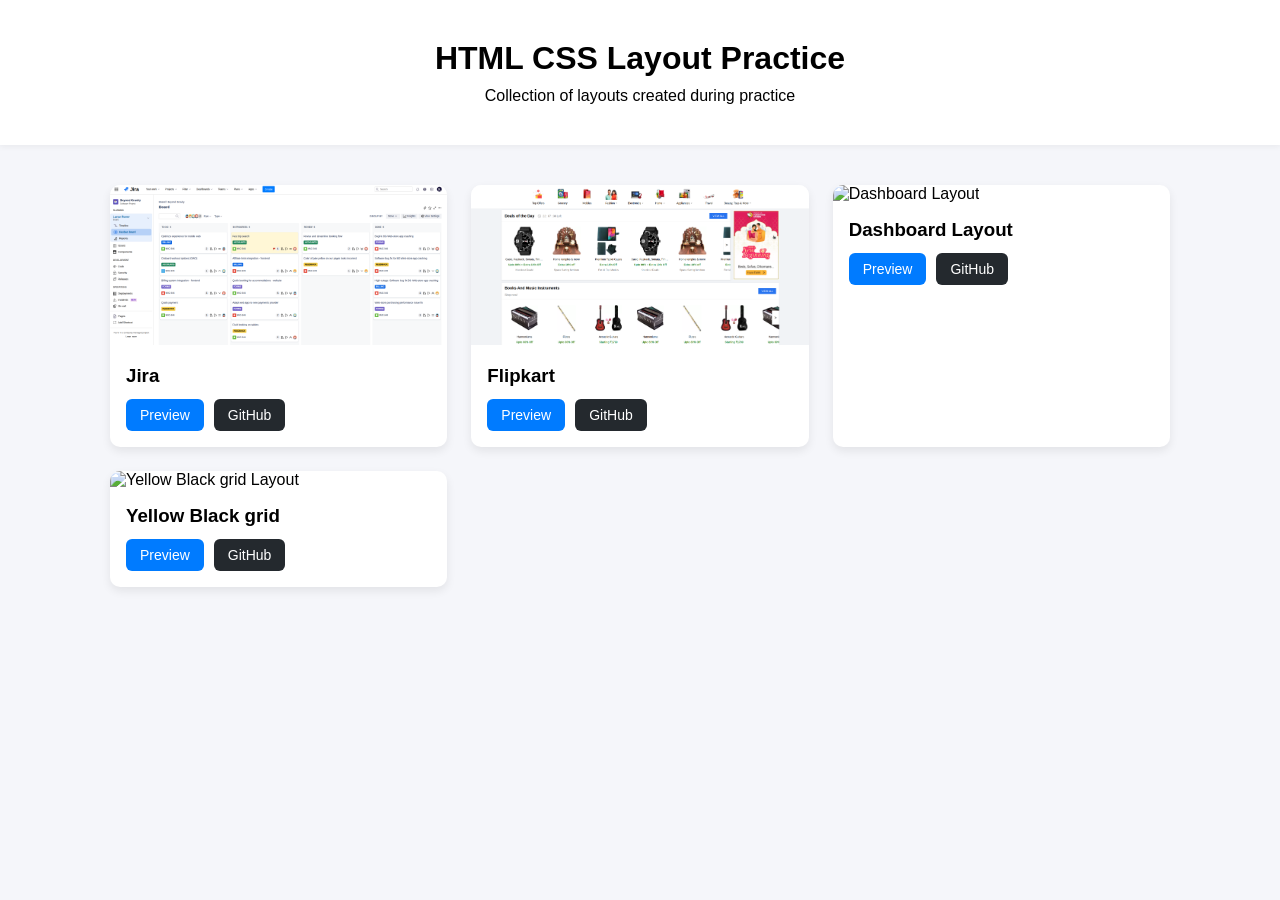
==== index.html @ 4a910f55 "feat: Create page for Layout collection" ====
<!DOCTYPE html>
<html lang="en">

<head>
    <meta charset="UTF-8">
    <meta name="viewport" content="width=device-width, initial-scale=1.0">
    <title>HTML CSS Layout Practice</title>
    <link rel="stylesheet" href="styles.css">
</head>

<body>

    <header class="header">
        <h1>HTML CSS Layout Practice</h1>
        <p>Collection of layouts created during practice</p>
    </header>

    <main class="container">

        <div class="card-grid">

            <div class="card">
                <img src="images/Jira.png" alt="Jira Layout">

                <div class="card-content">
                    <h3>Jira</h3>

                    <div class="card-buttons">
                        <a href="https://layout-jira.vercel.app/" target="_blank" class="btn preview">
                            Preview
                        </a>

                        <a href="https://github.com/kushal-zinzuvadia-simform/layout-jira/tree/dev" target="_blank"
                            class="btn github">
                            GitHub
                        </a>
                    </div>
                </div>
            </div>

            <div class="card">
                <img src="images/Flipkart.png" alt="Flipkart Layout">

                <div class="card-content">
                    <h3>Flipkart</h3>

                    <div class="card-buttons">
                        <a href="https://flipkart-layout.vercel.app/" class="btn preview">Preview</a>
                        <a href="https://github.com/kushal-zinzuvadia-simform/flipkart-layout/tree/dev"
                            class="btn github">GitHub</a>
                    </div>
                </div>
            </div>

            <div class="card">
                <img src="images/dashboard.png" alt="Dashboard Layout">

                <div class="card-content">
                    <h3>Dashboard Layout</h3>

                    <div class="card-buttons">
                        <a href="#" target="_blank" class="btn preview">
                            Preview
                        </a>

                        <a href="#" target="_blank" class="btn github">
                            GitHub
                        </a>
                    </div>
                </div>
            </div>

            <div class="card">
                <img src="images/yellow-black.png" alt="Yellow Black grid Layout">

                <div class="card-content">
                    <h3>Yellow Black grid</h3>

                    <div class="card-buttons">
                        <a href="#" class="btn preview">Preview</a>
                        <a href="#" class="btn github">GitHub</a>
                    </div>
                </div>
            </div>

        </div>

    </main>

</body>

</html>
---- styles.css ----
* {
    margin: 0;
    padding: 0;
    box-sizing: border-box;
    font-family: sans-serif;
}

body {
    background: #f5f6fa;
}

/* Header */

.header {
    text-align: center;
    padding: 40px 20px;
    background: white;
    box-shadow: 0 2px 6px rgba(0, 0, 0, 0.05);
}

.header h1 {
    margin-bottom: 10px;
}

/* Container */

.container {
    max-width: 1100px;
    margin: auto;
    padding: 40px 20px;
}

/* Grid */

.card-grid {
    display: grid;
    grid-template-columns: repeat(auto-fit, minmax(260px, 1fr));
    gap: 24px;
}

/* Card */

.card {
    background: white;
    border-radius: 10px;
    overflow: hidden;
    box-shadow: 0 4px 10px rgba(0, 0, 0, 0.08);
    transition: transform 0.2s ease;
}

.card:hover {
    transform: translateY(-5px);
}

/* Image */

.card img {
    width: 100%;
    height: 160px;
    object-fit: cover;
}

/* Card Content */

.card-content {
    padding: 16px;
}

.card-content h3 {
    margin-bottom: 12px;
}

/* Buttons */

.card-buttons {
    display: flex;
    gap: 10px;
}

.btn {
    text-decoration: none;
    padding: 8px 14px;
    border-radius: 6px;
    font-size: 14px;
    font-weight: 500;
}

.preview {
    background: #007bff;
    color: white;
}

.github {
    background: #24292e;
    color: white;
}

.btn:hover {
    opacity: 0.9;
}

/* Footer */

.footer {
    text-align: center;
    padding: 20px;
    color: #666;
}
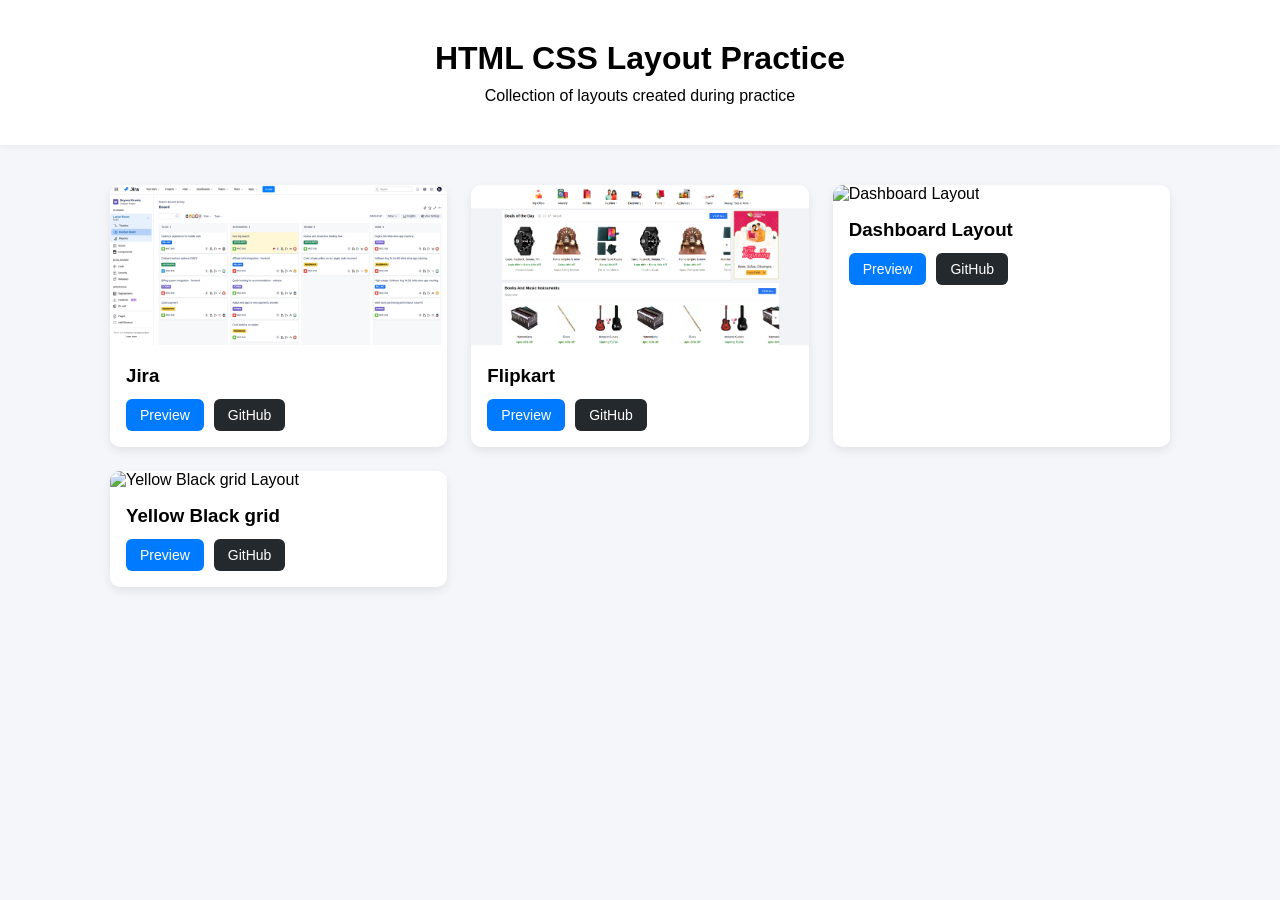
==== commit d3aa626e: "feat: Create dashboard layout, add required images, styling" ====
--- a/index.html
+++ b/index.html
@@ -59,7 +59,7 @@
                     <h3>Dashboard Layout</h3>
 
                     <div class="card-buttons">
-                        <a href="#" target="_blank" class="btn preview">
+                        <a href="/dashboard/index.html" target="_blank" class="btn preview">
                             Preview
                         </a>
 
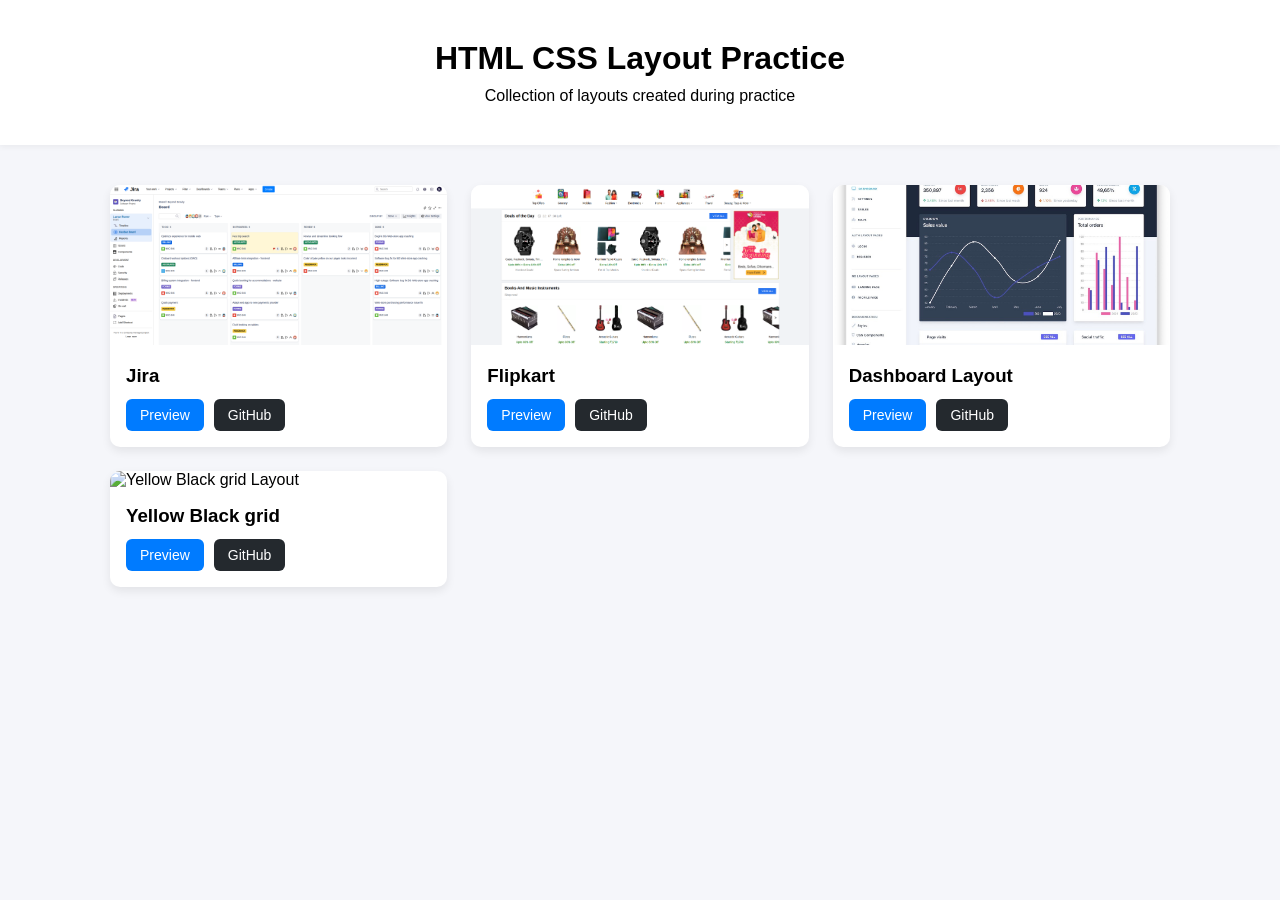
==== commit 5d424b69: "feat: Update image in home page" ====
--- a/index.html
+++ b/index.html
@@ -53,7 +53,7 @@
             </div>
 
             <div class="card">
-                <img src="images/dashboard.png" alt="Dashboard Layout">
+                <img src="images/dashboard.jpg" alt="Dashboard Layout">
 
                 <div class="card-content">
                     <h3>Dashboard Layout</h3>
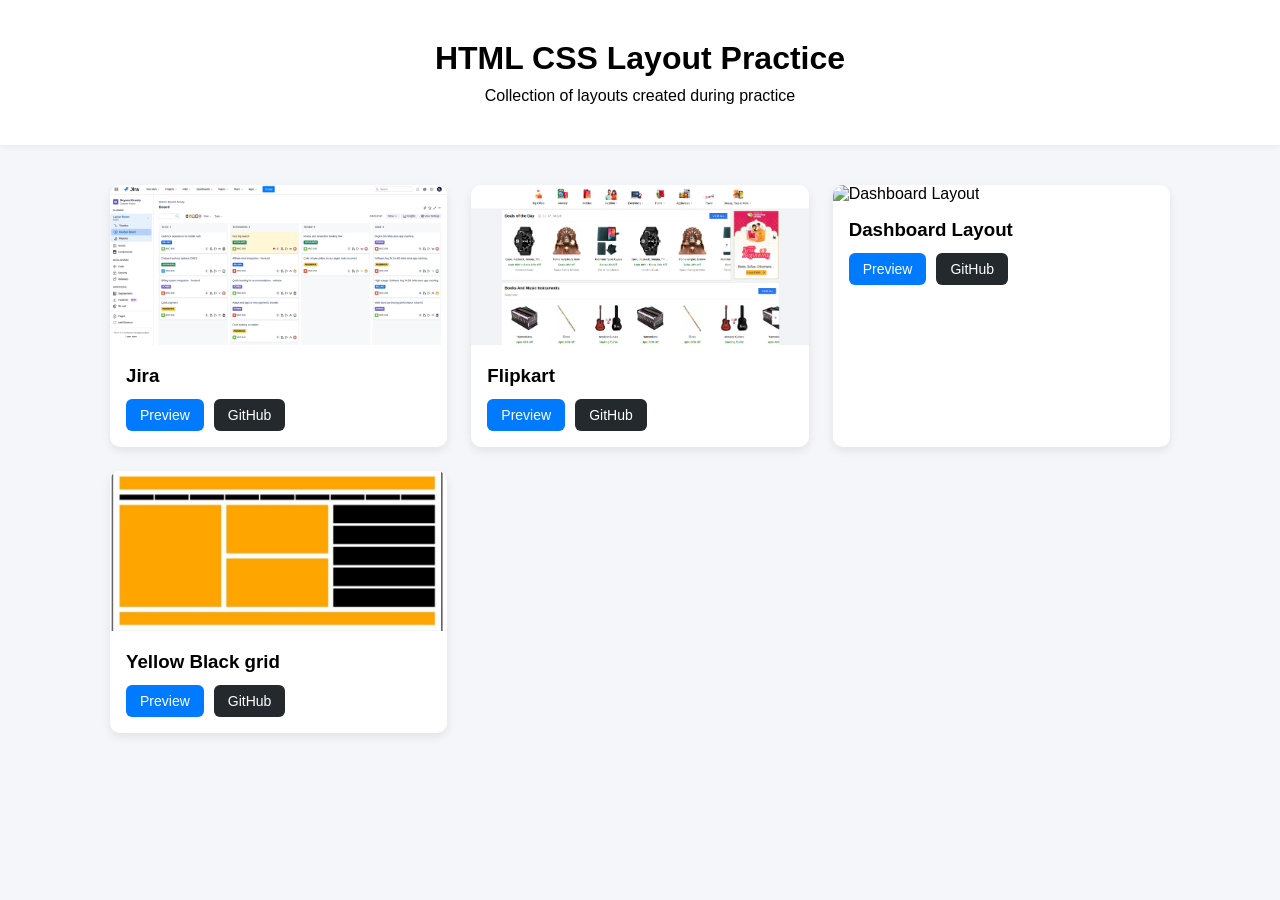
==== commit fabdb10c: "feat: Create layout, add styling, image" ====
--- a/index.html
+++ b/index.html
@@ -53,13 +53,13 @@
             </div>
 
             <div class="card">
-                <img src="images/dashboard.jpg" alt="Dashboard Layout">
+                <img src="images/dashboard.png" alt="Dashboard Layout">
 
                 <div class="card-content">
                     <h3>Dashboard Layout</h3>
 
                     <div class="card-buttons">
-                        <a href="/dashboard/index.html" target="_blank" class="btn preview">
+                        <a href="#" target="_blank" class="btn preview">
                             Preview
                         </a>
 
@@ -77,7 +77,7 @@
                     <h3>Yellow Black grid</h3>
 
                     <div class="card-buttons">
-                        <a href="#" class="btn preview">Preview</a>
+                        <a href="/yellow-black/index.html" class="btn preview">Preview</a>
                         <a href="#" class="btn github">GitHub</a>
                     </div>
                 </div>
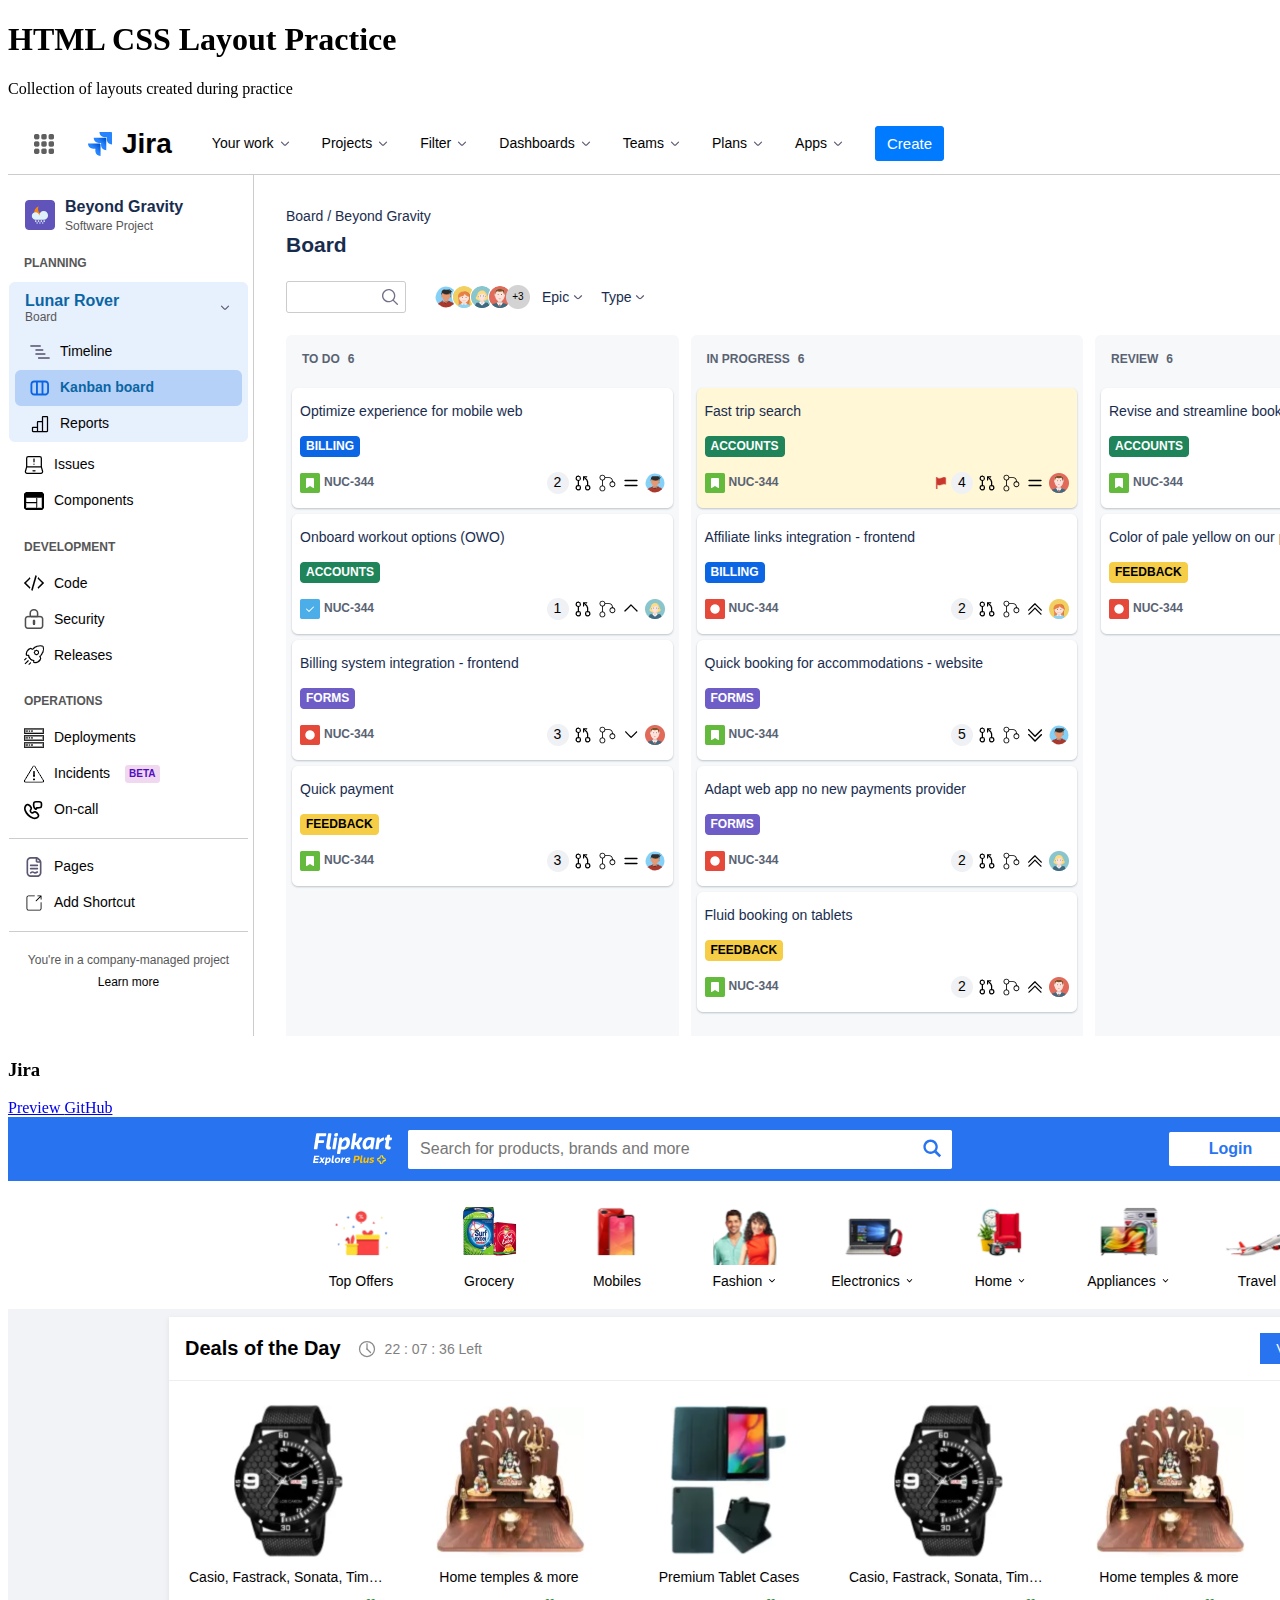
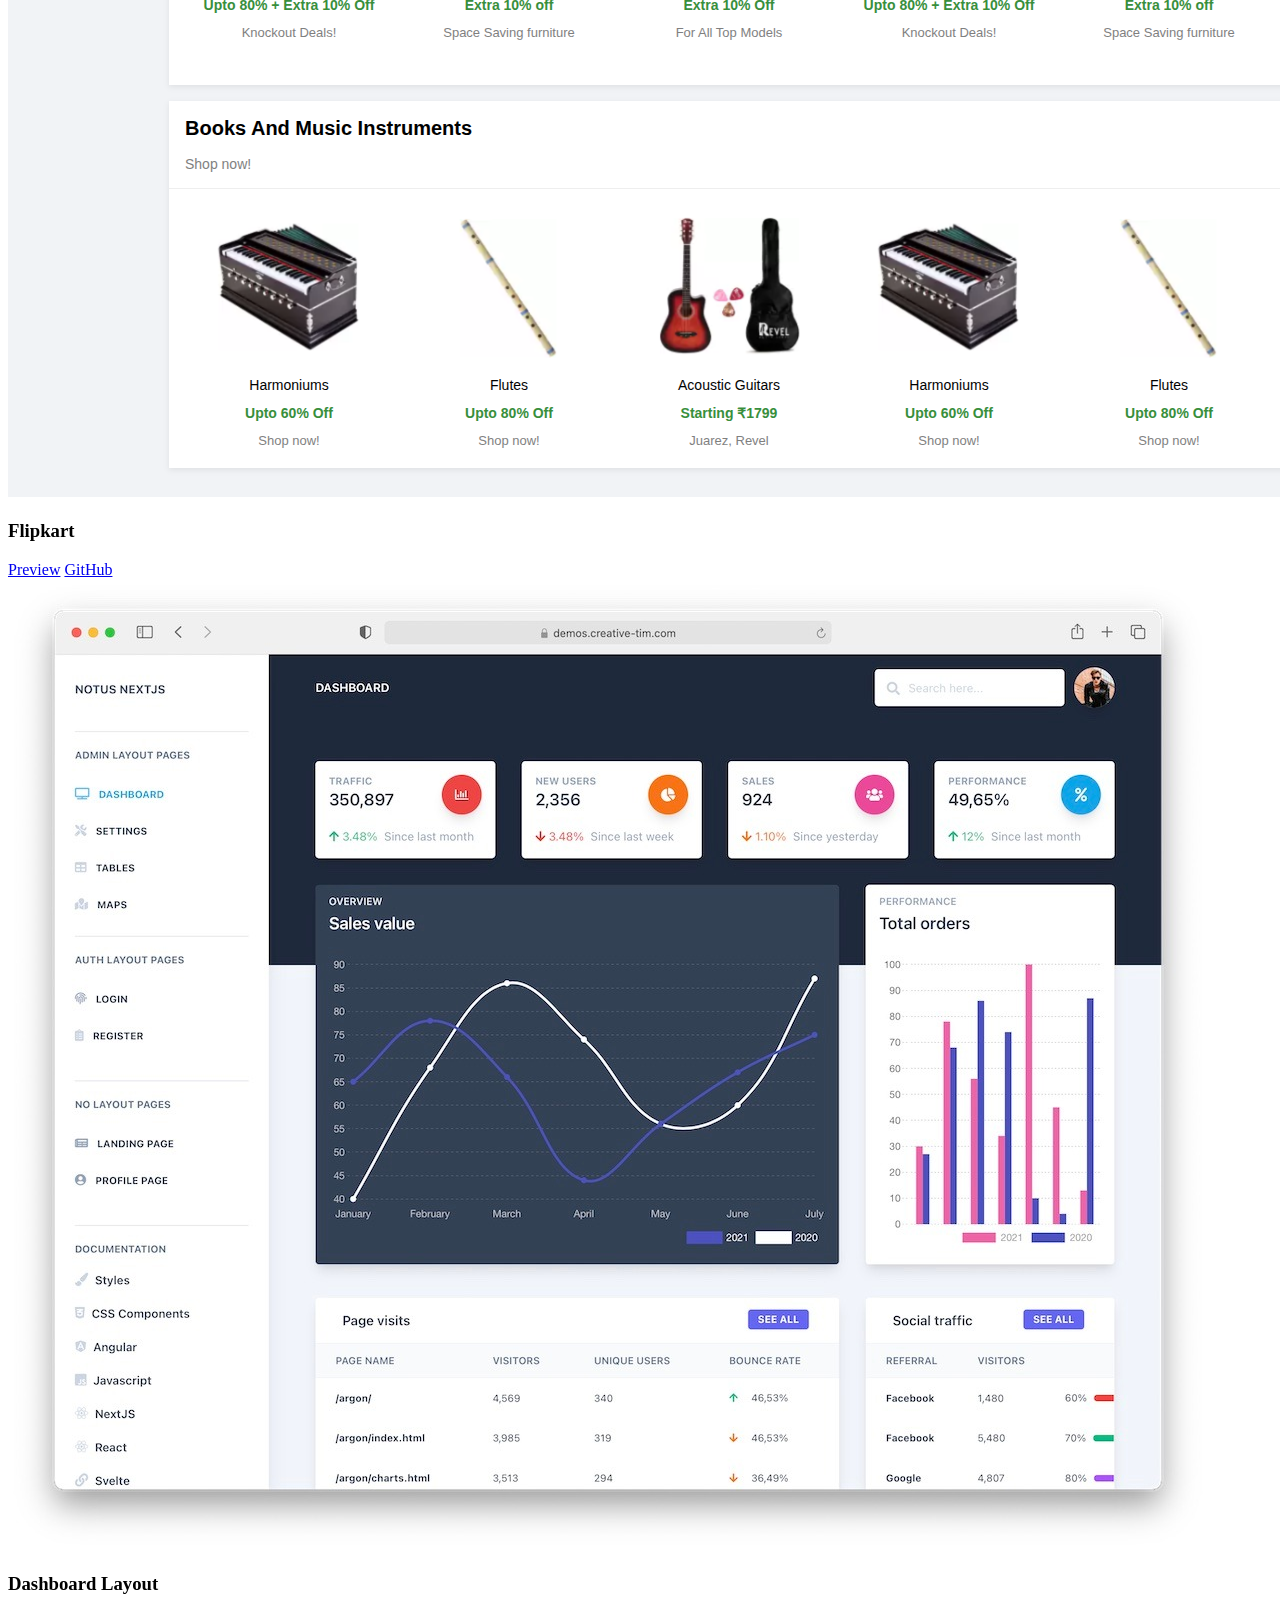
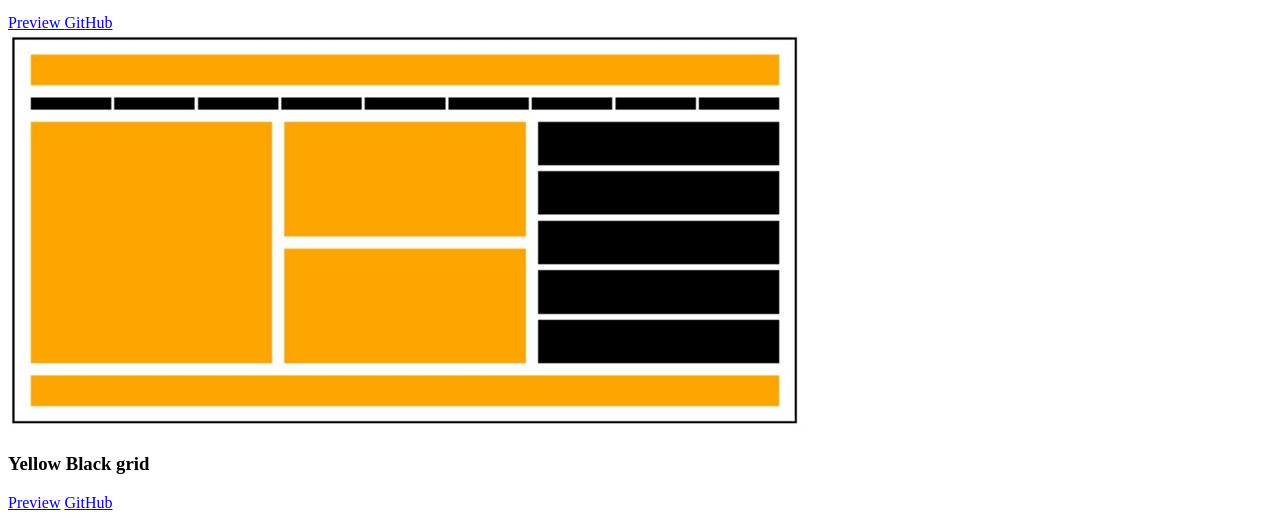
==== commit a66d9ccd: "feat: Add meta description tag" ====
--- a/index.html
+++ b/index.html
@@ -5,7 +5,8 @@
     <meta charset="UTF-8">
     <meta name="viewport" content="width=device-width, initial-scale=1.0">
     <title>HTML CSS Layout Practice</title>
-    <link rel="stylesheet" href="styles.css">
+    <meta name="description"
+        content="Portfolio of HTML and CSS layout practice projects. Explore Jira, Flipkart, dashboard, and grid layouts with live previews and GitHub repositories.">
 </head>
 
 <body>
@@ -53,13 +54,13 @@
             </div>
 
             <div class="card">
-                <img src="images/dashboard.png" alt="Dashboard Layout">
+                <img src="images/dashboard.jpg" alt="Dashboard Layout">
 
                 <div class="card-content">
                     <h3>Dashboard Layout</h3>
 
                     <div class="card-buttons">
-                        <a href="#" target="_blank" class="btn preview">
+                        <a href="/dashboard/index.html" target="_blank" class="btn preview">
                             Preview
                         </a>
 
@@ -77,7 +78,7 @@
                     <h3>Yellow Black grid</h3>
 
                     <div class="card-buttons">
-                        <a href="/yellow-black/index.html" class="btn preview">Preview</a>
+                        <a href="#" class="btn preview">Preview</a>
                         <a href="#" class="btn github">GitHub</a>
                     </div>
                 </div>
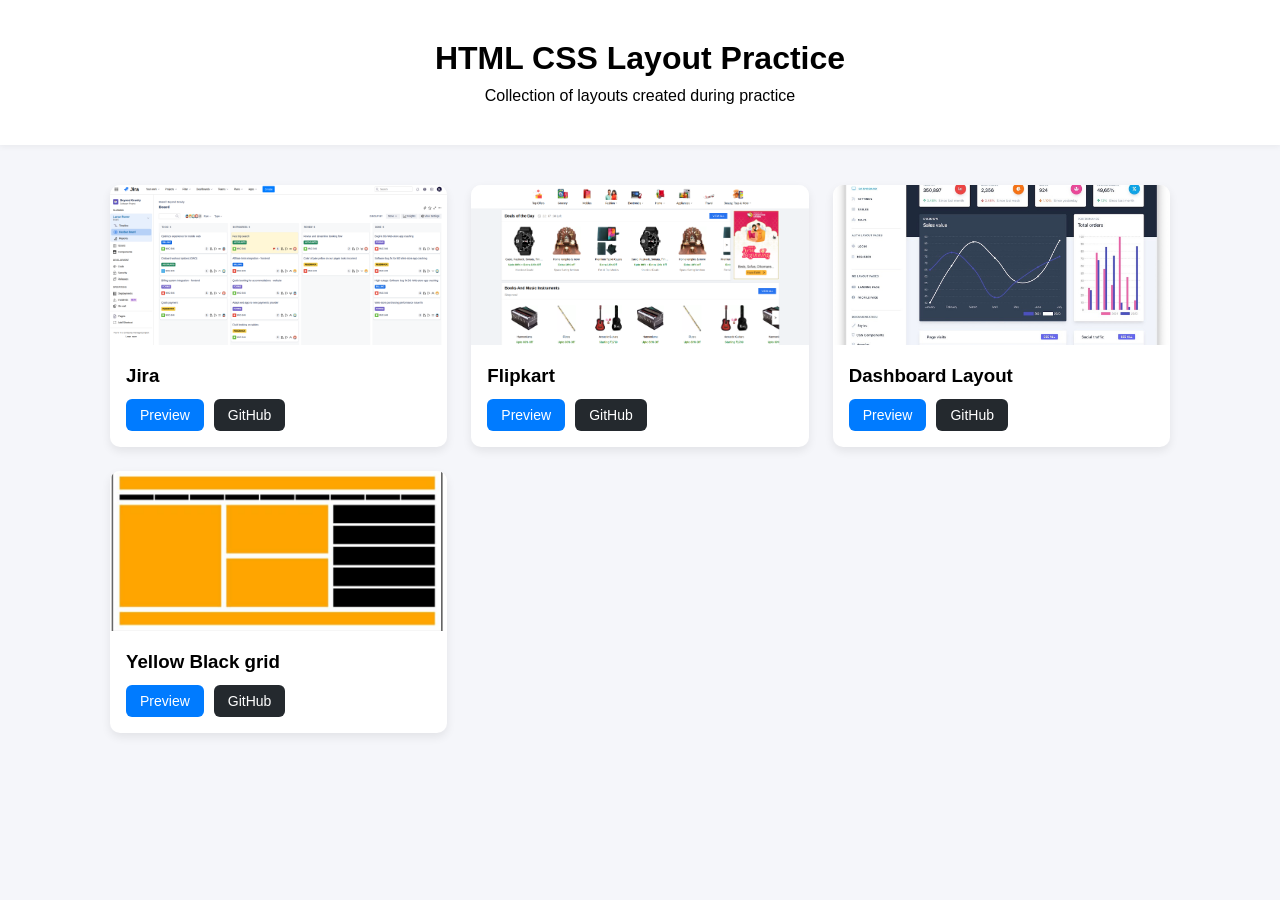
==== commit 77b3553e: "feat: Link styles.css" ====
--- a/index.html
+++ b/index.html
@@ -7,6 +7,7 @@
     <title>HTML CSS Layout Practice</title>
     <meta name="description"
         content="Portfolio of HTML and CSS layout practice projects. Explore Jira, Flipkart, dashboard, and grid layouts with live previews and GitHub repositories.">
+    <link rel="stylesheet" href="/styles.css">
 </head>
 
 <body>
@@ -78,7 +79,7 @@
                     <h3>Yellow Black grid</h3>
 
                     <div class="card-buttons">
-                        <a href="#" class="btn preview">Preview</a>
+                        <a href="/yellow-black/index.html" class="btn preview">Preview</a>
                         <a href="#" class="btn github">GitHub</a>
                     </div>
                 </div>
--- a/styles.css
+++ b/styles.css
@@ -0,0 +1,108 @@
+* {
+    margin: 0;
+    padding: 0;
+    box-sizing: border-box;
+    font-family: sans-serif;
+}
+
+body {
+    background: #f5f6fa;
+}
+
+/* Header */
+
+.header {
+    text-align: center;
+    padding: 40px 20px;
+    background: white;
+    box-shadow: 0 2px 6px rgba(0, 0, 0, 0.05);
+}
+
+.header h1 {
+    margin-bottom: 10px;
+}
+
+/* Container */
+
+.container {
+    max-width: 1100px;
+    margin: auto;
+    padding: 40px 20px;
+}
+
+/* Grid */
+
+.card-grid {
+    display: grid;
+    grid-template-columns: repeat(auto-fit, minmax(260px, 1fr));
+    gap: 24px;
+}
+
+/* Card */
+
+.card {
+    background: white;
+    border-radius: 10px;
+    overflow: hidden;
+    box-shadow: 0 4px 10px rgba(0, 0, 0, 0.08);
+    transition: transform 0.2s ease;
+}
+
+.card:hover {
+    transform: translateY(-5px);
+}
+
+/* Image */
+
+.card img {
+    width: 100%;
+    height: 160px;
+    object-fit: cover;
+}
+
+/* Card Content */
+
+.card-content {
+    padding: 16px;
+}
+
+.card-content h3 {
+    margin-bottom: 12px;
+}
+
+/* Buttons */
+
+.card-buttons {
+    display: flex;
+    gap: 10px;
+}
+
+.btn {
+    text-decoration: none;
+    padding: 8px 14px;
+    border-radius: 6px;
+    font-size: 14px;
+    font-weight: 500;
+}
+
+.preview {
+    background: #007bff;
+    color: white;
+}
+
+.github {
+    background: #24292e;
+    color: white;
+}
+
+.btn:hover {
+    opacity: 0.9;
+}
+
+/* Footer */
+
+.footer {
+    text-align: center;
+    padding: 20px;
+    color: #666;
+}
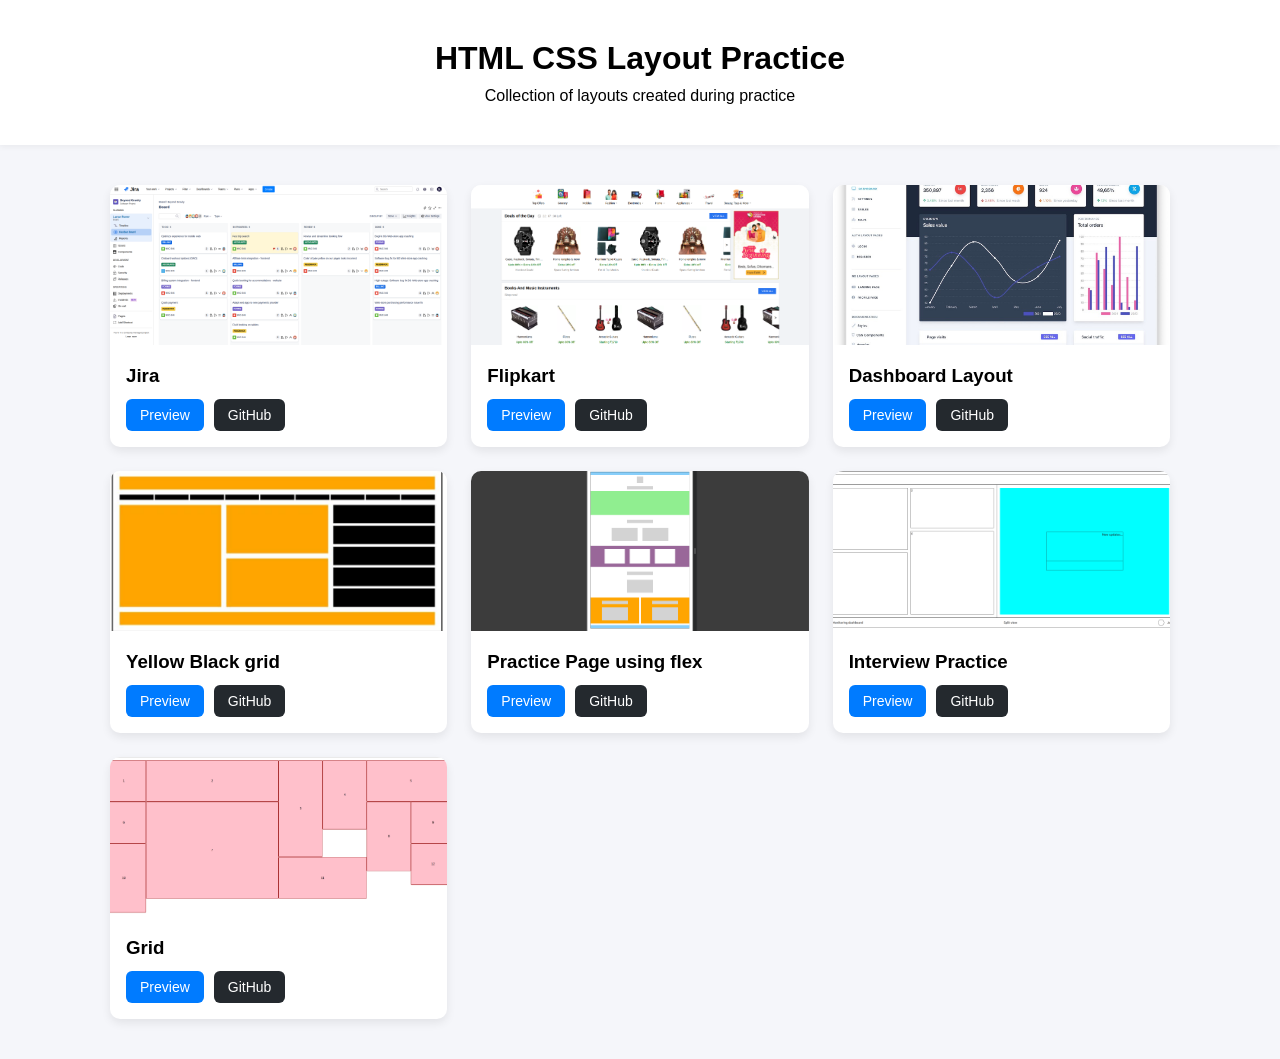
==== commit c02cf42e: "feat: Create cards to add practice layouts" ====
--- a/index.html
+++ b/index.html
@@ -47,9 +47,9 @@
                     <h3>Flipkart</h3>
 
                     <div class="card-buttons">
-                        <a href="https://flipkart-layout.vercel.app/" class="btn preview">Preview</a>
+                        <a href="https://flipkart-layout.vercel.app/" class="btn preview" target="_blank">Preview</a>
                         <a href="https://github.com/kushal-zinzuvadia-simform/flipkart-layout/tree/dev"
-                            class="btn github">GitHub</a>
+                            class="btn github" target="_blank">GitHub</a>
                     </div>
                 </div>
             </div>
@@ -65,7 +65,8 @@
                             Preview
                         </a>
 
-                        <a href="#" target="_blank" class="btn github">
+                        <a href="https://github.com/kushal-zinzuvadia-simform/layout-practice/tree/dev/dashboard"
+                            target="_blank" class="btn github">
                             GitHub
                         </a>
                     </div>
@@ -79,8 +80,51 @@
                     <h3>Yellow Black grid</h3>
 
                     <div class="card-buttons">
-                        <a href="/yellow-black/index.html" class="btn preview">Preview</a>
-                        <a href="#" class="btn github">GitHub</a>
+                        <a href="/yellow-black/index.html" class="btn preview" target="_blank">Preview</a>
+                        <a href="https://github.com/kushal-zinzuvadia-simform/layout-practice/tree/dev/yellow-black"
+                            class="btn github" target="_blank">GitHub</a>
+                    </div>
+                </div>
+            </div>
+
+            <div class="card">
+                <img src="images/practice2.png" alt="flex Layout">
+
+                <div class="card-content">
+                    <h3>Practice Page using flex</h3>
+
+                    <div class="card-buttons">
+                        <a href="/practice2/index.html" class="btn preview" target="_blank">Preview</a>
+                        <a href="https://github.com/kushal-zinzuvadia-simform/layout-practice/tree/dev/practice2"
+                            class="btn github" target="_blank">GitHub</a>
+                    </div>
+                </div>
+            </div>
+
+            <div class="card">
+                <img src="images/practice3.png" alt="Interview Practice Layout">
+
+                <div class="card-content">
+                    <h3>Interview Practice</h3>
+
+                    <div class="card-buttons">
+                        <a href="/interview-practice/index.html" class="btn preview" target="_blank">Preview</a>
+                        <a href="https://github.com/kushal-zinzuvadia-simform/layout-practice/tree/dev/interview-practice"
+                            class="btn github" target="_blank">GitHub</a>
+                    </div>
+                </div>
+            </div>
+
+            <div class="card">
+                <img src="images/grid.png" alt="grid Layout">
+
+                <div class="card-content">
+                    <h3>Grid</h3>
+
+                    <div class="card-buttons">
+                        <a href="/grid/index.html" class="btn preview" target="_blank">Preview</a>
+                        <a href="https://github.com/kushal-zinzuvadia-simform/layout-practice/tree/dev/grid"
+                            class="btn github" target="_blank">GitHub</a>
                     </div>
                 </div>
             </div>
